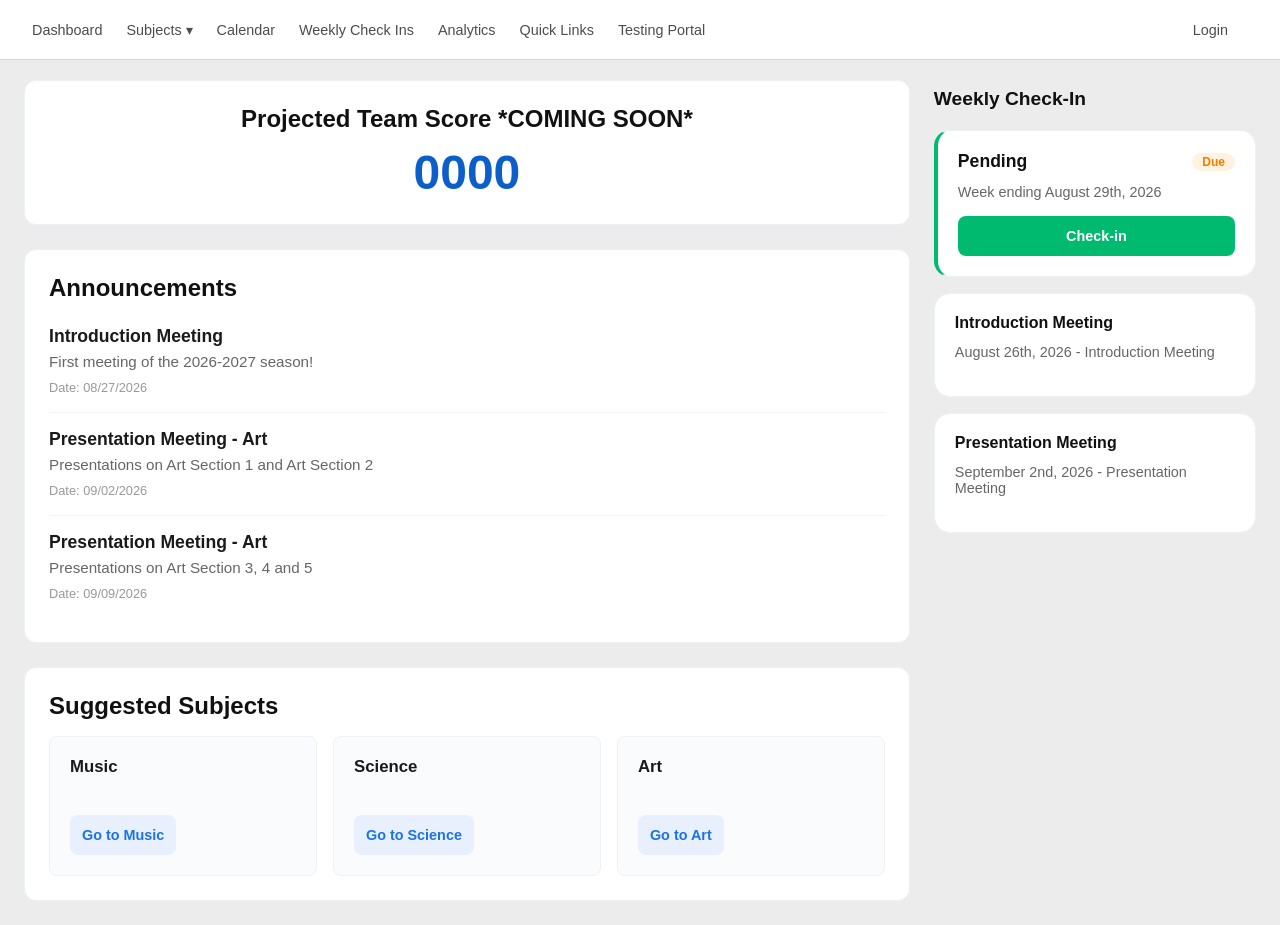
==== index.html @ 66b35758 "more changes" ====
<!DOCTYPE html>
<html lang="en">

<!-- HEADING -->
<head>
    <meta charset="UTF-8">
    <meta name="viewport" content="width=device-width, initial-scale=1.0">
    <title>Acadec Hub - Dashboard</title>
    <link rel="stylesheet" href="css/main.css">
</head>

<body>
    <!-- NAVIGATION BAR -->
     <nav class="navigationBar">
        <ul class="navigationLists">

            <!-- Pages -->
            <li><a href="index.html" class="onThisPage">Dashboard</a></li> <!-- Current page -->

            <li class="dropdown">
                <a href="#" class="dropdownButton">Subjects ▾</a>
                <div class="dropdownSubjects">
                    <a href="html/subjects/art.html">Art</a>
                    <a href="html/subjects/econ.html">Economics</a>
                    <a href="html/subjects/lit.html">Literature</a>
                    <a href="html/subjects/math.html">Math</a>
                    <a href="html/subjects/music.html">Music</a>
                    <a href="html/subjects/sci.html">Science</a>
                    <a href="html/subjects/socsci.html">Social Science</a>
                </div>
            </li>

            <!-- Other pages -->
            <li><a href="html/calendar.html">Calendar</a></li>
            <li><a href="html/checkIn.html">Weekly Check Ins</a></li>
            <li><a href="html/analytics.html">Analytics</a></li>
            <li><a href="html/quickLinks.html">Quick Links</a></li>
            <li><a href="html/tests.html"> Testing Portal</a></li>

            <!-- Login -->
            <li class="loginStuff"><a href="#" id="loginButton"> Login</a></li>
        </ul>
     </nav>

     <!-- MAIN STUFF -->
     <main>

        <section class="mainContent"> <!-- Main content class -->

            <!-- Overall Score Tracker -->
            <div class="teamGoalMarker">
                <section class="projectedOverallWithoutBorder">
                    <h2>Projected Team Score *COMING SOON*</h2>
                    <h1 id="teamScoreDisplay">0000</h1>
                </section>
            </div>

            <!-- ANNOUNCEMENTS -->
            <section class="announcements">
                <h2>Announcements</h2>

                <!-- Announcement Cards -->
                <div class="announcementCard">
                    <h4>Introduction Meeting</h4>
                    <p>First meeting of the 2026-2027 season!</p>
                    <small>Date: 08/27/2026</small>
                </div>

                <div class="announcementCard">
                    <h4>Presentation Meeting - Art</h4>
                    <p>Presentations on Art Section 1 and Art Section 2</p>
                    <small>Date: 09/02/2026</small>
                </div>

                <div class="announcementCard">
                    <h4>Presentation Meeting - Art</h4>
                    <p>Presentations on Art Section 3, 4 and 5</p>
                    <small>Date: 09/09/2026</small>
                </div>

            </section>

            <!-- SUGGESTED THINGS TO DO -->
             <section class="suggestionBoard">
                <h2>Suggested Subjects</h2>

                <div class="suggestion-cards-container">
                    <section class="suggestionCard">
                        <h3>Music</h3>
                        <a href="subjects/music.html" class="suggestionButton">Go to Music</a>
                    </section>

                    <section class="suggestionCard">
                        <h3>Science</h3>
                        <a href="subjects/sci.html" class="suggestionButton">Go to Science</a>
                    </section>

                    <section class="suggestionCard">
                        <h3>Art</h3>
                        <a href="subjects/art.html" class="suggestionButton">Go to Art</a>
                    </section>
                </div>
            </section>
        </section>

        <!-- SIDEBAR -->
        <aside class="sidebar">
            <h2>Weekly Check-In</h2>

            <!-- Sidebar Cards -->
            <section class="checkinSidebarCard"> <!-- checkIn Card -->
                <h3>Pending</h3>
                <p class="sidebarDescription">Week ending August 29th, 2026</p>
                <a href="checkIn.html" class="checkInButton">Check-in</a>

            </section>
            
            <!-- Events Cards -->
            <section class="eventSidebarCard">
                <h3>Introduction Meeting</h3>
                <p class="sidebarDescription">August 26th, 2026 - Introduction Meeting</p>
            </section>

            <section class="eventSidebarCard">
                <h3>Presentation Meeting</h3>
                <p class="sidebarDescription">September 2nd, 2026 - Presentation Meeting</p>
            </section>
        </aside>


     </main>

    <!-- Connects JavaScript file -->
    <script src="java/main.js"></script>

</body>
---- css/main.css ----
/* GENERAL STUFF */

/* General Main Colors */
:root {
    --backgroundColor: #ececec;
    --cardBackgroundColor: #ffffff;
    --textMainColor: #1c1c1c;
    --textSecondaryColor: #4d4d4d;
    --blueColor: #2e7fe8;
    --hoverBlueColor: #0c5fcb;
    --borderColor: #cfd4de;
    --greenBackground: #31984f;
    --greenText: #137333;
}

/* General Resetting Stuff */
* {
    box-sizing: border-box;
    margin: 0; padding: 0;
    font-family: -apple-system, BlinkMacSystemFont, "Segoe UI", Roboto, Helvetica, Arial, sans-serif;
}

body {
    background-color: var(--backgroundColor);
    color: var(--textMainColor);
    padding: 80px 24px 24px 24px;
} 

/* NAVIGATION */

/* General Navigation Bar */
.navigationBar {
    position: fixed; 
    top: 0; 
    left: 0;                           
    width: 100%; 
    height: 60px;                      
    background-color: var(--cardBackgroundColor); 
    border-bottom: 1px solid var(--borderColor); 
    display: flex; 
    justify-content: space-between;
    align-items: center;               
    padding: 0 2rem;
    z-index: 1000;
}

/* Navigation Lists */
.navigationLists {
    display: flex;
    list-style: none; /* No bullet points */
    align-items: center;
    width: 100%;
    margin: 0; 
    padding: 0; 
    gap: 1.5rem; /* 1.5rem gap between each subject */
}

/* Navigation List Link Aesthetics */
.navigationLists a {
    color: var(--textSecondaryColor);
    font-weight: 500; 
    font-size: 0.9rem; 
    text-decoration: none;
    transition: color 0.2s ease;
}

.navigationLists a:hover {
    color: var(--hoverBlueColor);
}

/* NAVIGATION DROPDOWN STUFF */

.dropdown {
    position: relative; 
    display: inline-block; /* Next to others on same line, but has block element properties */
}

.dropdownButton { /* Detects that cursor is the one interacting */
    cursor: pointer;
}

/* Makes it so that the dropdown menu doesn't immediately go away */
.dropdownSubjects::before {
    content: '';
    position: absolute;
    top: -25px; 
    left: 0;
    width: 100%; 
    height: 30px;
    background: transparent;
}

/* Dropdown Subjects (Art, Econ, Lit, etc) */
.dropdownSubjects {
    display: none; 
    position: absolute;
    background: var(--cardBackgroundColor);
    min-width: 200px;
    top: 39px; 
    left: 0;
}

/* Dropdown Subject Text */
.dropdownSubjects a {
    display: block; /* Line breaks */
    color: var(--textMainColor);
    padding: 10px 16px;
}

/* Hovering over subjects */
.dropdownSubjects a:hover {
    background-color: var(--backgroundColor); 
    color: var(--hoverBlueColor);
}

.dropdown:hover .dropdownSubjects {
    display: block; /* Line breaks */
}


/* MAIN STUFF */
main {
    display: grid; 
    grid-template-columns: 2.75fr 1fr; /* 3:1 ratio of main vs sidebar */
    gap: 24px;
    max-width: 1400px;
    margin: 0 auto;
    align-items: start; /* Line up at top edge */
}

/* Left Content Column */
.mainContent {
    display: flex; 
    flex-direction: column; /* Stacks vertically */
    gap: 24px;
}

/* Main Heading */
.mainContent h2 {
    font-size: 1.5rem; 
    font-weight: 600;
    color: #111111;
    margin-bottom: 16px;
}

/* ORGANIZE THESE LATER */

/* Content Cards */
.teamGoalMarker, .announcements, .suggestionBoard {
    background: #ffffff;
    border: 1px solid #eef1f4; 
    border-radius: 12px;
    padding: 24px;
}

/* Announcement Cards */
.announcementCard, .quizlet {
    background: #ffffff;
    border-top: 1px solid #f0f2f5;
    padding: 16px 0;
}

.announcementCard:first-of-type { /* Very first announcement card */
    border-top: none; 
    padding-top: 8px;
}

/* Small Heading for Announcement Cards */
.announcementCard h4 { 
    font-size: 1.1rem;
    color: #1a1a1a;
    margin-bottom: 6px;
}

/* Regular text for Announcement Cards */
.announcementCard p {
    font-size: 0.95rem;
    color: #666666;
    margin-bottom: 8px;
}

/* Date/Time text for Announcement Cards */
.announcementCard small {
    color: #999999;
    font-size: 0.8rem;
}

/* Analysis General Cards */
.subjectsPredicted, .testData, .projectedOverall {
    border-top: 1px solid #f0f2f5;
    padding: 16px 0;
    margin-bottom: 12px;

}

.projectedOverall {
    text-align: center;
}

.projectedOverallWithoutBorder {
    text-align: center;

}

.subjectsPredicted, .testData {
    font-size: 1.05rem;
    color: #1a1a1a;
    margin-bottom: 12px;

}

.analyticsMain h3 {
    font-size: 1.1rem;
    font-weight: 600;
    margin-bottom: 16px;
}

.projectedOverall h2 {
    margin-bottom: 12px;
    
}

.projectedOverallWithoutBorder h2 {
    margin-bottom: 12px;

}

.projectedOverall h1 {
    color: #0c5fcb;
    font-weight: 800;
    font-size: 3rem;
}

.projectedOverallWithoutBorder h1 {
    color: #0c5fcb;
    font-weight: 800;
    font-size: 3rem;

}

/* Analytics Table */
table {
    width: 100%;
    border-collapse: collapse;
    margin-top: 20px;
}

table th {
    padding: 6px 0px;
    font-size: 0.95rem;
    text-align: left;
    border-bottom: 1px solid #f0f2f5;
}

table td {
    padding: 5px 1px;
    font-size: 0.95rem;
    text-align: left;
    border-bottom: 1px solid #f0f2f5;
}

/* random stuff i added for coming soon stuff (which is a lot now that i think about it fah) */
.comingSoonText {
    float: right;
    text-align: right;
    margin-left: 15px;
    margin-bottom: 16px;
    color: #0c5fcb;
    font-size: 1.05rem;
}

/* Progress Bar for Analytics */
.progressBar {
    width: 150px;
    height: 15px;
    background-color: #ececec;
    border-radius: 4px;
    display: inline-flex;
    align-items: center;
}

.progressBarFilled {
    background: #0c5fcb;
    border-radius: 4px;
    height: 100%;
    display: flex;
    align-items: center;
}

tr:nth-of-type(2) .progressBarFilled { width: 96%; }
tr:nth-of-type(3) .progressBarFilled { width: 90%; }
tr:nth-of-type(4) .progressBarFilled { width: 90%; }
tr:nth-of-type(5) .progressBarFilled { width: 83%; }
tr:nth-of-type(6) .progressBarFilled { width: 94%; }
tr:nth-of-type(7) .progressBarFilled { width: 94%; }
tr:nth-of-type(8) .progressBarFilled { width: 90%; }
tr:nth-of-type(9) .progressBarFilled { width: 80%; }
tr:nth-of-type(10) .progressBarFilled { width: 93%; }
tr:nth-of-type(11) .progressBarFilled { width: 94%; }
tr:nth-of-type(12) .progressBarFilled { width: 90%; }


/* Suggestion Board */
.suggestionBoard .suggestion-cards-container {
    display: flex; 
    gap: 16px;
    margin-top: 16px;
}

/* Suggestion Cards */
.suggestionCard {
    flex: 1; 
    display: flex; 
    flex-direction: column; /* Stacks vertically */
    justify-content: space-between; /* Even space between things */
    align-items: flex-start;
    background-color: #fafbfc;
    border: 1px solid #eef1f4; 
    border-radius: 8px;
    padding: 20px; 
    min-height: 140px;
}

/* Suggestion Card Small Heading */
.suggestionCard h3 {
    font-size: 1.05rem;
    color: #1a1a1a;
    margin-bottom: 12px;
}

/* Suggestion Button */
.suggestionButton {
    background-color: #e8f0fe; 
    color: #1a73e8;
    text-align: center; 
    margin-top: auto; /* Aligns button at base */
    display: block; /* Line breaks */
    text-align: center; 
    font-weight: 600; 
    font-size: 0.9rem; 
    text-decoration: none;
    padding: 12px; 
    border-radius: 8px;
}

.testingButtonActual {
    display: inline-block;
    margin-top: 5px;
    text-align: center; 
    background-color: #e8f0fe; 
    color: #1a73e8;
    font-weight: 600; 
    font-size: 0.9rem; 
    text-decoration: none;
    padding: 12px; 
    border-radius: 8px;
    transition: background 0.2s;
}


/* Sidebar Stuff */
.sidebar {
    display: flex; 
    flex-direction: column; /* Stacks vertically */
    gap: 16px; 
    padding-top: 8px;
}

/* Sidebar Font */
.sidebar > h2 {
    font-size: 1.2rem; 
    font-weight: 600;
    color: #111111;
    margin-bottom: 4px;
}

/* Sidebar Cards */
.checkinSidebarCard, .eventSidebarCard, .practiceTestSidebarCard {
    background: #ffffff;
    border: 1px solid #eef1f4; 
    border-radius: 16px;
    padding: 20px;
}

.practiceTestSidebarCard {
    align-items: center;
    border-left: 4px solid #1a73e8;
}


/* Practice Test Text Spacing */
.practiceTestSidebarCard p {
    line-height: 1.5;

}

/* Check-In Card Specifics */
.checkinSidebarCard {
    border-left: 4px solid #00ba70;
}

/* Check in Sidebar Card Header */
.checkinSidebarCard h3 {
    font-size: 1.1rem;
    color: #111111;
    display: flex; 
    justify-content: space-between; /* Spaces evenly */
    align-items: center;
    width: 100%;
}

/* Practice Test Sidebar Card Header */
.practiceTestSidebarCard h3 {
    font-size: 1.1rem;
    color: #111111;
    display: flex; 
    justify-content: space-between; /* Spaces evenly */
    align-items: center;
    width: 100%;

}

/* Tag Style for Check in Sidebar Card */
.checkinSidebarCard h3::after {
    content: 'Due';
    font-size: 0.75rem; 
    font-weight: 600;
    background-color: #fff3e0; 
    color: #f57c00;
    padding: 2px 10px; 
    border-radius: 12px; 
}

/* Sidebar Description */
.sidebarDescription {
    font-size: 0.9rem;
    color: #666666;
    margin: 12px 0 16px 0;
}

/* Check in Button */
.checkInButton {
    display: block; /* Line breaks */
    text-align: center; 
    background-color: #00ba70; 
    color: #ffffff;
    font-weight: 600; 
    font-size: 0.9rem; 
    text-decoration: none;
    padding: 12px; 
    border-radius: 8px;
    transition: background 0.2s;
}

.practiceTestButton {
    margin: 10px 0px
}

.testingButton {
    margin: 10px 0px
}

/* Check in Button Hovering Over */
.checkInButton:hover {
    background-color: #00a362;
}

/* Upcoming Event Widget Cards */
.eventSidebarCard h3 {
    font-size: 1rem; 
    font-weight: 600;
    color: #111111;
    margin-bottom: 6px;
}

/* Sizing Stuff */
@media (max-width: 900px) { /* If browser window = 900 pixels, grid is single column */
    main {
        grid-template-columns: 1fr;
    }
}

@media (max-width: 600px) { /* If browser window = 600 pixels, everything is lined up */
    .suggestionBoard .suggestion-cards-container {
        flex-direction: column;
    }
}

/* Subject Big Boxes */
.subjectHeading, .notes, .quizletBlock, .gameBlock, .analyticsMain {
    background: #ffffff;
    border: 1px solid #eef1f4; 
    border-radius: 12px;
    padding: 24px;
}

/* Subject Big Boxes Font */
.subjectHeading p {
    font-size: 1.1rem;
    color: #666666;
    margin-bottom: 8px;
    line-height: 1.0;
}

/* Subject Small Boxes */
.unitStuff, .sectionText, .blooketKahootBlock {
    background: #ffffffc7;
    border: 1px solid #c7c7c7; 
    border-radius: 12px;
    padding: 0 !important;
    margin: 14px;
    overflow: hidden;
}




/* Gap between header for each note box and actual note links */
.sectionText h3 {
    background-color: #e8f0fe;
    color: var(--blueColor);
    padding: 12px 20px;
    margin-bottom: 0;
    font-size: 1.05rem;
    font-weight: 600;
    border-bottom: 1px solid #cfd4de;
}

/* Gap between header for each note box and actual note links */
.unitStuff h3 {
    background-color: #e8f0fe;
    color: var(--blueColor);
    padding: 12px 20px;
    margin-bottom: 0;
    font-size: 1.05rem;
    font-weight: 600;
    border-bottom: 1px solid #cfd4de;
}

.blooketKahootBlock h3 {
    background-color: #e8f0fe;
    color: var(--blueColor);
    padding: 12px 20px;
    margin-bottom: 0;
    font-size: 1.05rem;
    font-weight: 600;
    border-bottom: 1px solid #cfd4de;
}



/* Link Formatting Subjects */
.noteLinkTitle {
    font-size: 1rem;
    line-height: 1.0;
    white-space: nowrap;
    float: left; /* Makes title go to left */
    clear: left; /* New title starts on new line */
}

/* Formatting of box of the notes (resets everything) */
.notesLink {
   display: block;
   overflow: hidden;
   padding: 10px 20px;
}

/* Formatting links in notes box */
.notesLink a {
    float: right; /* Makes links go to the right */
    text-align: right;
    margin-left: 15px;
    margin-bottom: 16px;
    
}

/* Bolded line formatting */
.notesLink br {
    display: block !important;
    clear: both;
}

/* Remove bottom spacing from each note box */
.notesLink span:last-of-type ~ a {
    margin-bottom: 0;
}

/* Gap between quizlet title and actual quizlet */
.quizlet h3 {
    margin-bottom: 10px;
}

/* Gap between actual quizlet and link */
.quizletLink {
    margin-top: 10px;
}

/* Check in Section (NOT FORM) */
.checkInFormAesthetics {
    background: #ffffff;
    border: 1px solid #eef1f4; 
    border-radius: 12px;
    padding: 24px;
}

.practiceTestAesthetics {
    background: #ffffff;
    border: 1px solid #eef1f4; 
    border-radius: 12px;
    padding: 24px;
    margin-bottom: 10px;
}

/* Headings for Check */
.checkInFormAesthetics h3 {
    font-size: 1.05rem;
    color: #1a1a1a;
    margin-bottom: 15px;
    padding-bottom: 3px;
    padding-top: 15px;
    border-top: 1px solid #f0f2f5;
}

.practiceTestAesthetics h3 {
    font-size: 1.05rem;
    color: #1a1a1a;
    margin-bottom: 15px;
    padding-bottom: 3px;
    padding-top: 15px;
    border-top: 1px solid #f0f2f5;
}

.questionBlock {
    margin-bottom: 10px;
}

.weeklyFormIndividualAspects h4 {
    font-size: 1rem;
    color: #1a1a1a;
    padding-bottom: 10px;
    padding-top: 3px;
}

.checkInFormAesthetics h3:first-of-type { /* Very first announcement card */
    border-top: none;
    padding-top: 4px;
}

.weeklyFormIndividualAspects {
    margin-bottom: 10px;
}

/* Text field input on weekly check ins */
.weeklyFormIndividualAspects input[type="text"] {
    width: 100%;
    max-width: 500px;
    height: 40px;
    padding: 12px;
    border: 1px solid #cfd4de;
    border-radius: 8px;
    font-size: 0.95rem;
}

/* Adjustmenets to slider */
.slider {
    display: flex;
    align-items: center;
    gap: 10px;
    padding-bottom: 3px;
}

/* Adjustmenets to actual slider */
.actualSlider {
    appearance: none;
    height: 6px;
    background: #cacaca;
    border-radius: 4px;
    width: 250px;
}

/* Make slide ball big */
.actualSlider::-webkit-slider-thumb {
    width: 25px;
    height: 25px;
}

/* Displaying number on slider */
#hoursDisplayed, #artConfidenceDisplay, #econConfidenceDisplay, #litConfidenceDisplay, #mathConfidenceDisplay, #musicConfidenceDisplay, #sciConfidenceDisplay, #socsciConfidenceDisplay {
    font-size: 0.95rem;
    font-weight: 600;
}

/* Practice Test Inputting Card */
.testCard {
    display: flex;
    gap: 12px;
    align-items: center;
    border: 1px solid #cfd4de;
    border-radius: 8px;
    padding: 12px 16px;
    width: 675px;
    margin-top: 16px;
}

/* Input boxes practice tests */
.typeOfTest, .testSubject, .testSection, .testScore {
    height: 30px;
    padding: 0 6px;
    border: 1px solid #cfd4de;
    border-radius: 6px;
}

/* Input boxes practice tests */
.removeTestButton {
    height: 30px;
    padding: 0 6px;
    border: 1px solid #cecece;
    border-radius: 6px;
    width: 100px;
}

/* Add practice test button */
.addPracticeTestButton {
    background-color: #e8f0fe;
    color: #1a73e8;
    border: none;
    font-weight: 600;
    font-size: 0.9rem;
    padding: 12px;
    border-radius: 8px;
    cursor: pointer;
}

/* Individual Aspects of Taking Practice Test */
.practiceTestFormIndividual {
    margin-bottom: 20px;
    width: 100%;
    max-width: 500px;
}

#practiceTestForm select.practiceTestFormIndividual {
    height: 40px;
    padding: 0 14px;
    font-size: 0.90rem;
    border: 1px solid #cfd4de;
    border-radius: 8px;
}

/* Login Stuff */
.loginStuff {
    margin-left: auto;
    padding-right: 20px;
}
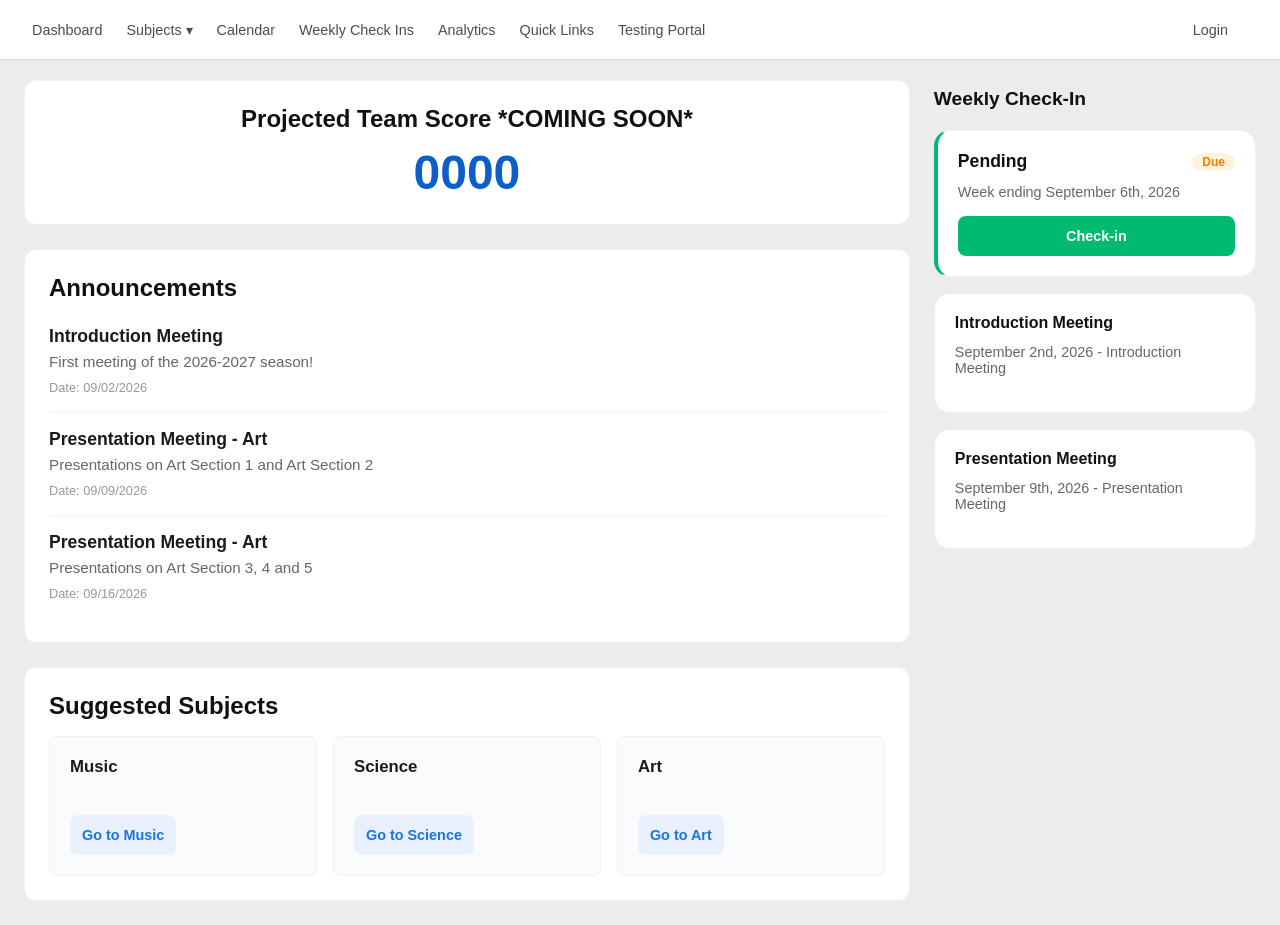
==== commit abeec483: "date fixes lol" ====
--- a/index.html
+++ b/index.html
@@ -63,19 +63,19 @@
                 <div class="announcementCard">
                     <h4>Introduction Meeting</h4>
                     <p>First meeting of the 2026-2027 season!</p>
-                    <small>Date: 08/27/2026</small>
+                    <small>Date: 09/02/2026</small>
                 </div>
 
                 <div class="announcementCard">
                     <h4>Presentation Meeting - Art</h4>
                     <p>Presentations on Art Section 1 and Art Section 2</p>
-                    <small>Date: 09/02/2026</small>
+                    <small>Date: 09/09/2026</small>
                 </div>
 
                 <div class="announcementCard">
                     <h4>Presentation Meeting - Art</h4>
                     <p>Presentations on Art Section 3, 4 and 5</p>
-                    <small>Date: 09/09/2026</small>
+                    <small>Date: 09/16/2026</small>
                 </div>
 
             </section>
@@ -87,17 +87,17 @@
                 <div class="suggestion-cards-container">
                     <section class="suggestionCard">
                         <h3>Music</h3>
-                        <a href="subjects/music.html" class="suggestionButton">Go to Music</a>
+                        <a href="html/subjects/music.html" class="suggestionButton">Go to Music</a>
                     </section>
 
                     <section class="suggestionCard">
                         <h3>Science</h3>
-                        <a href="subjects/sci.html" class="suggestionButton">Go to Science</a>
+                        <a href="html/subjects/sci.html" class="suggestionButton">Go to Science</a>
                     </section>
 
                     <section class="suggestionCard">
                         <h3>Art</h3>
-                        <a href="subjects/art.html" class="suggestionButton">Go to Art</a>
+                        <a href="html/subjects/art.html" class="suggestionButton">Go to Art</a>
                     </section>
                 </div>
             </section>
@@ -110,20 +110,20 @@
             <!-- Sidebar Cards -->
             <section class="checkinSidebarCard"> <!-- checkIn Card -->
                 <h3>Pending</h3>
-                <p class="sidebarDescription">Week ending August 29th, 2026</p>
-                <a href="checkIn.html" class="checkInButton">Check-in</a>
+                <p class="sidebarDescription">Week ending September 6th, 2026</p>
+                <a href="html/checkIn.html" class="checkInButton">Check-in</a>
 
             </section>
             
             <!-- Events Cards -->
             <section class="eventSidebarCard">
                 <h3>Introduction Meeting</h3>
-                <p class="sidebarDescription">August 26th, 2026 - Introduction Meeting</p>
+                <p class="sidebarDescription">September 2nd, 2026 - Introduction Meeting</p>
             </section>
 
             <section class="eventSidebarCard">
                 <h3>Presentation Meeting</h3>
-                <p class="sidebarDescription">September 2nd, 2026 - Presentation Meeting</p>
+                <p class="sidebarDescription">September 9th, 2026 - Presentation Meeting</p>
             </section>
         </aside>
 
--- a/css/main.css
+++ b/css/main.css
@@ -264,9 +264,9 @@
     float: right;
     text-align: right;
     margin-left: 15px;
-    margin-bottom: 16px;
     color: #0c5fcb;
     font-size: 1.05rem;
+    margin-bottom: 16px;
 }
 
 /* Progress Bar for Analytics */
@@ -486,6 +486,11 @@
     }
 }
 
+.subjectHeading p {
+    font-size: 0.9rem;
+    line-height: 24px;
+}
+
 /* Subject Big Boxes */
 .subjectHeading, .notes, .quizletBlock, .gameBlock, .analyticsMain {
     background: #ffffff;
@@ -499,7 +504,7 @@
     font-size: 1.1rem;
     color: #666666;
     margin-bottom: 8px;
-    line-height: 1.0;
+    line-height: 1.2;
 }
 
 /* Subject Small Boxes */
@@ -566,11 +571,12 @@
 }
 
 /* Formatting links in notes box */
-.notesLink a {
+.notesLink a, .comingSoonText {
     float: right; /* Makes links go to the right */
     text-align: right;
     margin-left: 15px;
     margin-bottom: 16px;
+
     
 }
 
@@ -580,8 +586,20 @@
     clear: both;
 }
 
+.notesLink > *:last-child {
+    margin-bottom: 0;
+}
+
+.lastResource {
+    margin-bottom: 0;
+}
+
 /* Remove bottom spacing from each note box */
 .notesLink span:last-of-type ~ a {
+    margin-bottom: 0;
+}
+
+.comingSoonText span:last-of-type ~ a {
     margin-bottom: 0;
 }
 
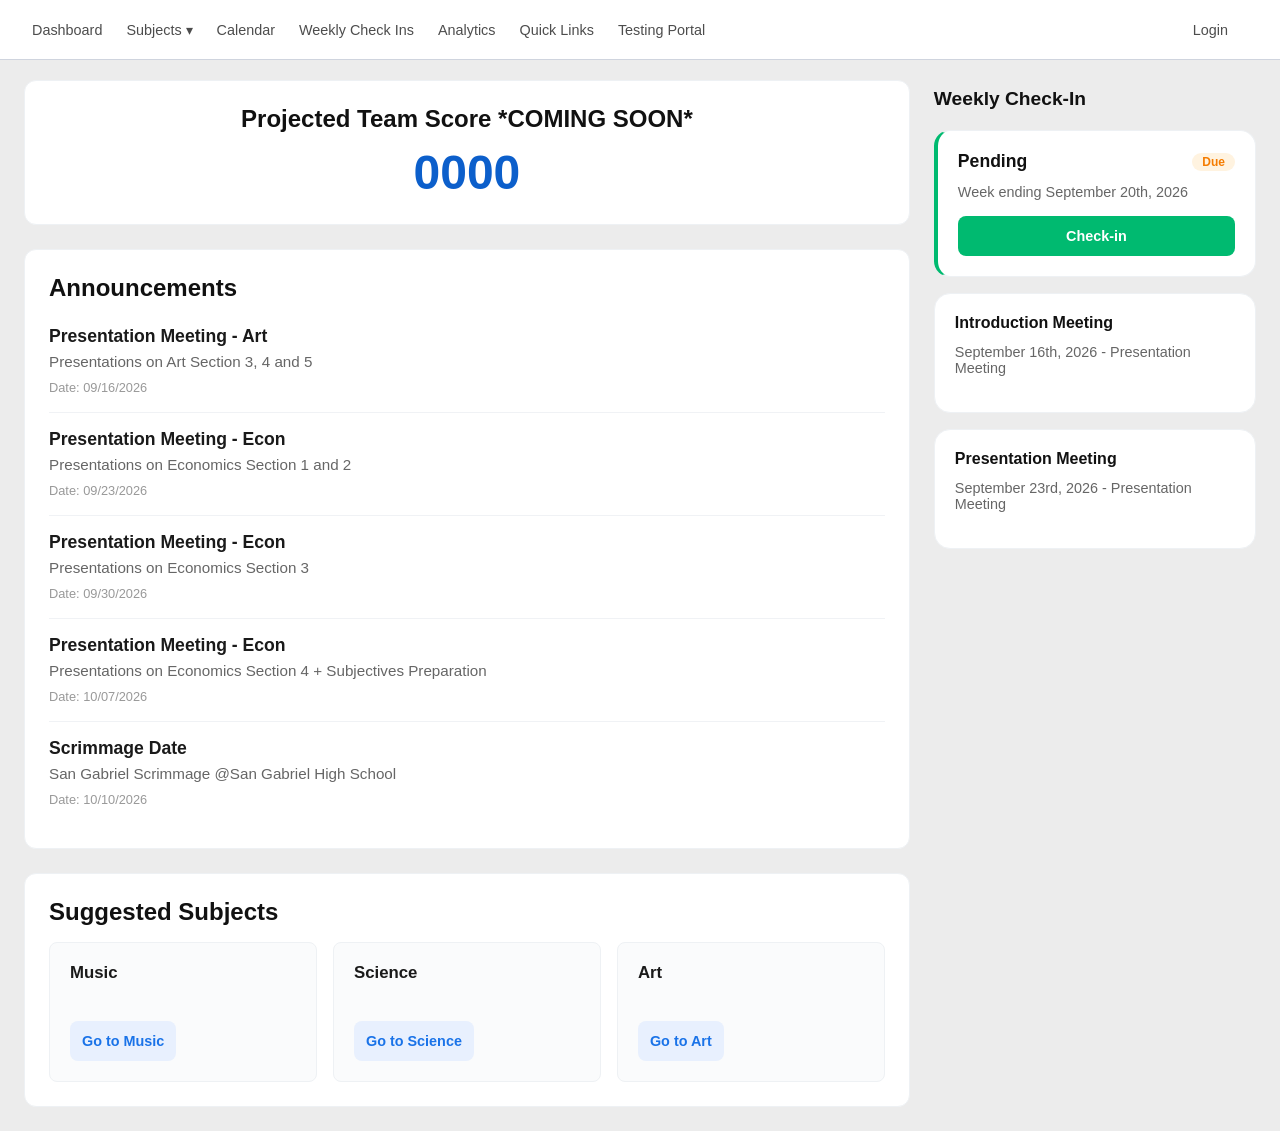
==== commit 52ba932a: "updated agenda stuff" ====
--- a/index.html
+++ b/index.html
@@ -61,21 +61,33 @@
 
                 <!-- Announcement Cards -->
                 <div class="announcementCard">
-                    <h4>Introduction Meeting</h4>
-                    <p>First meeting of the 2026-2027 season!</p>
-                    <small>Date: 09/02/2026</small>
+                    <h4>Presentation Meeting - Art</h4>
+                    <p>Presentations on Art Section 3, 4 and 5</p>
+                    <small>Date: 09/16/2026</small>
                 </div>
 
                 <div class="announcementCard">
-                    <h4>Presentation Meeting - Art</h4>
-                    <p>Presentations on Art Section 1 and Art Section 2</p>
-                    <small>Date: 09/09/2026</small>
+                    <h4>Presentation Meeting - Econ</h4>
+                    <p>Presentations on Economics Section 1 and 2</p>
+                    <small>Date: 09/23/2026</small>
                 </div>
 
                 <div class="announcementCard">
-                    <h4>Presentation Meeting - Art</h4>
-                    <p>Presentations on Art Section 3, 4 and 5</p>
-                    <small>Date: 09/16/2026</small>
+                    <h4>Presentation Meeting - Econ</h4>
+                    <p>Presentations on Economics Section 3</p>
+                    <small>Date: 09/30/2026</small>
+                </div>
+
+                <div class="announcementCard">
+                    <h4>Presentation Meeting - Econ</h4>
+                    <p>Presentations on Economics Section 4 + Subjectives Preparation</p>
+                    <small>Date: 10/07/2026</small>
+                </div>
+
+                <div class="announcementCard">
+                    <h4>Scrimmage Date</h4>
+                    <p>San Gabriel Scrimmage @San Gabriel High School</p>
+                    <small>Date: 10/10/2026</small>
                 </div>
 
             </section>
@@ -110,20 +122,20 @@
             <!-- Sidebar Cards -->
             <section class="checkinSidebarCard"> <!-- checkIn Card -->
                 <h3>Pending</h3>
-                <p class="sidebarDescription">Week ending September 6th, 2026</p>
-                <a href="html/checkIn.html" class="checkInButton">Check-in</a>
+                <p class="sidebarDescription">Week ending September 20th, 2026</p>
+                <a href="checkIn.html" class="checkInButton">Check-in</a>
 
             </section>
             
             <!-- Events Cards -->
             <section class="eventSidebarCard">
                 <h3>Introduction Meeting</h3>
-                <p class="sidebarDescription">September 2nd, 2026 - Introduction Meeting</p>
+                <p class="sidebarDescription">September 16th, 2026 - Presentation Meeting</p>
             </section>
 
             <section class="eventSidebarCard">
                 <h3>Presentation Meeting</h3>
-                <p class="sidebarDescription">September 9th, 2026 - Presentation Meeting</p>
+                <p class="sidebarDescription">September 23rd, 2026 - Presentation Meeting</p>
             </section>
         </aside>
 
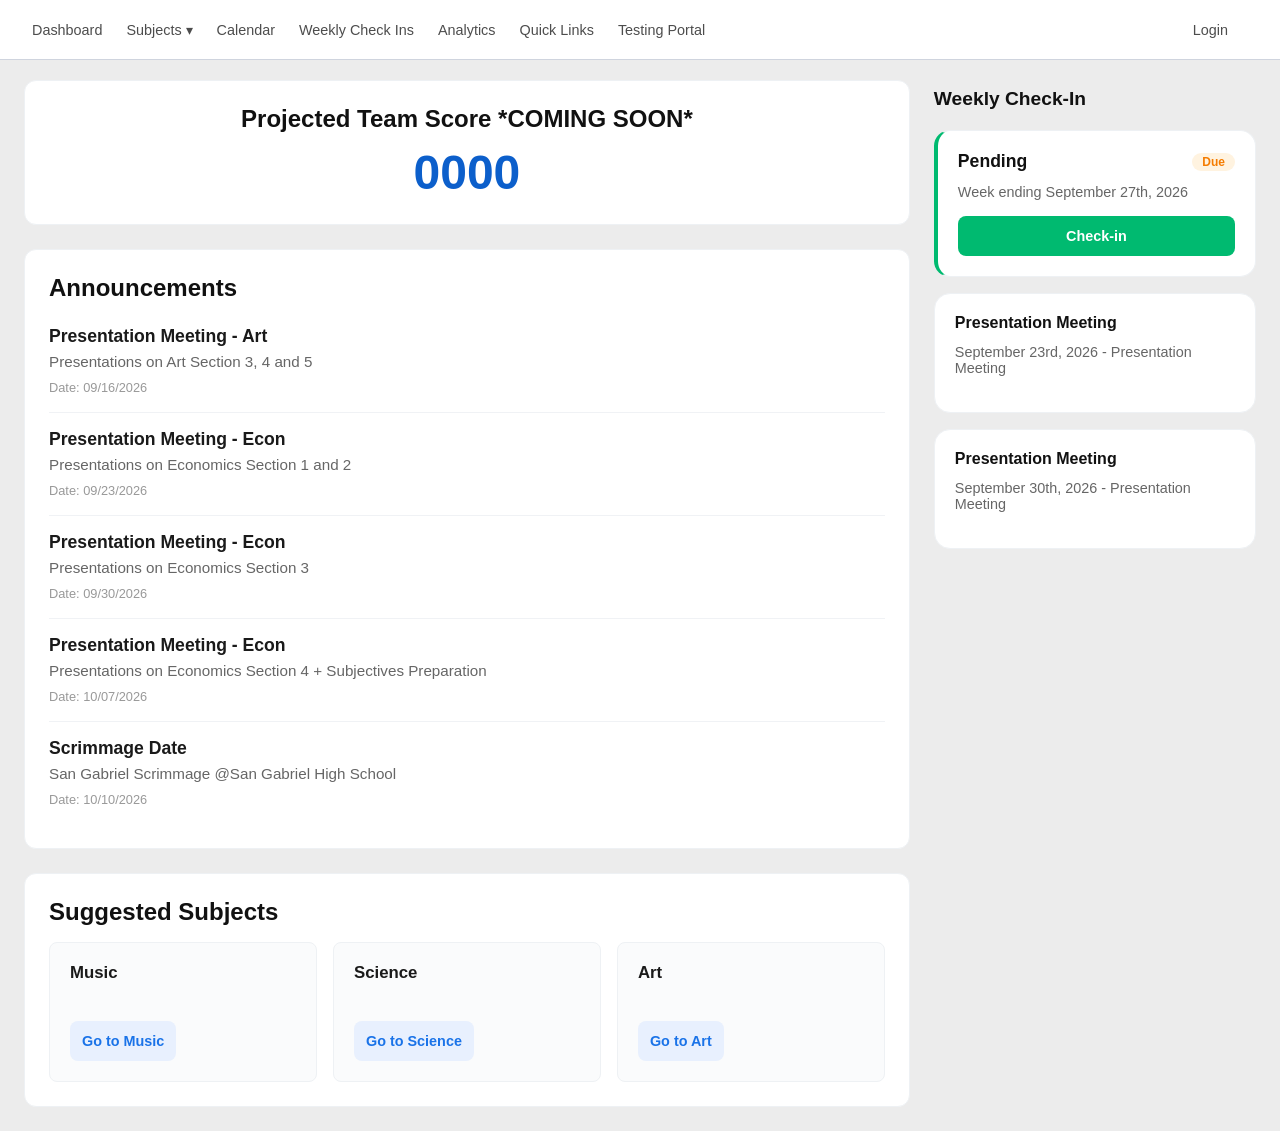
==== commit 5e077063: "updated dates" ====
--- a/index.html
+++ b/index.html
@@ -122,20 +122,20 @@
             <!-- Sidebar Cards -->
             <section class="checkinSidebarCard"> <!-- checkIn Card -->
                 <h3>Pending</h3>
-                <p class="sidebarDescription">Week ending September 20th, 2026</p>
+                <p class="sidebarDescription">Week ending September 27th, 2026</p>
                 <a href="checkIn.html" class="checkInButton">Check-in</a>
 
             </section>
             
             <!-- Events Cards -->
             <section class="eventSidebarCard">
-                <h3>Introduction Meeting</h3>
-                <p class="sidebarDescription">September 16th, 2026 - Presentation Meeting</p>
+                <h3>Presentation Meeting</h3>
+                <p class="sidebarDescription">September 23rd, 2026 - Presentation Meeting</p>
             </section>
 
             <section class="eventSidebarCard">
                 <h3>Presentation Meeting</h3>
-                <p class="sidebarDescription">September 23rd, 2026 - Presentation Meeting</p>
+                <p class="sidebarDescription">September 30th, 2026 - Presentation Meeting</p>
             </section>
         </aside>
 
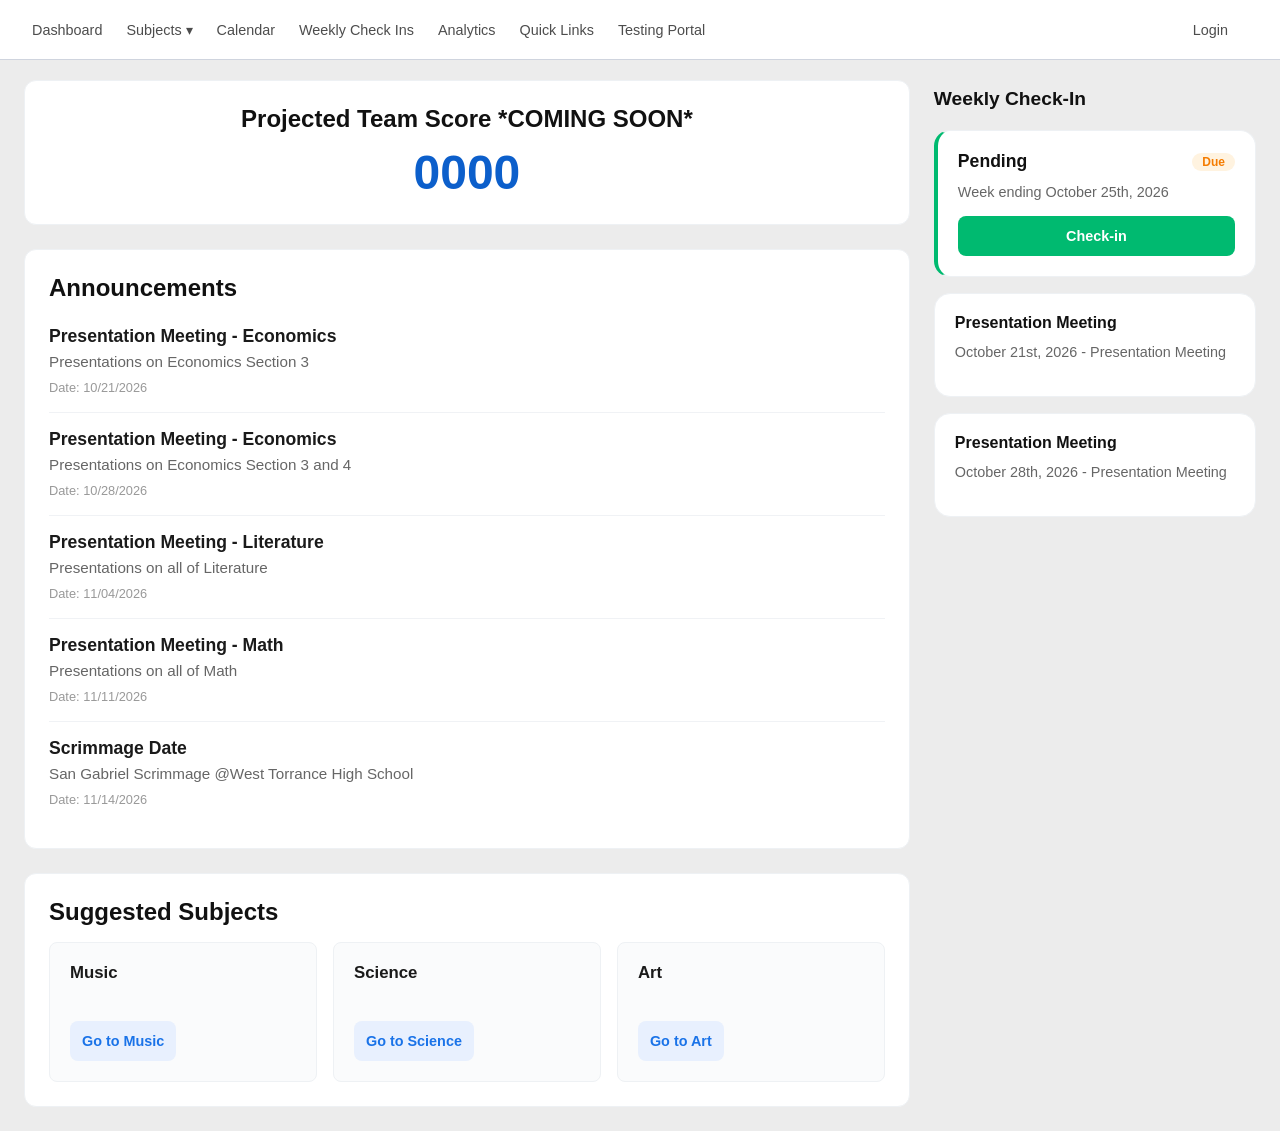
==== commit 5ef54022: "update dates" ====
--- a/index.html
+++ b/index.html
@@ -61,33 +61,33 @@
 
                 <!-- Announcement Cards -->
                 <div class="announcementCard">
-                    <h4>Presentation Meeting - Art</h4>
-                    <p>Presentations on Art Section 3, 4 and 5</p>
-                    <small>Date: 09/16/2026</small>
+                    <h4>Presentation Meeting - Economics</h4>
+                    <p>Presentations on Economics Section 3</p>
+                    <small>Date: 10/21/2026</small>
                 </div>
 
                 <div class="announcementCard">
-                    <h4>Presentation Meeting - Econ</h4>
-                    <p>Presentations on Economics Section 1 and 2</p>
-                    <small>Date: 09/23/2026</small>
+                    <h4>Presentation Meeting - Economics</h4>
+                    <p>Presentations on Economics Section 3 and 4</p>
+                    <small>Date: 10/28/2026</small>
                 </div>
 
                 <div class="announcementCard">
-                    <h4>Presentation Meeting - Econ</h4>
-                    <p>Presentations on Economics Section 3</p>
-                    <small>Date: 09/30/2026</small>
+                    <h4>Presentation Meeting - Literature</h4>
+                    <p>Presentations on all of Literature</p>
+                    <small>Date: 11/04/2026</small>
                 </div>
 
                 <div class="announcementCard">
-                    <h4>Presentation Meeting - Econ</h4>
-                    <p>Presentations on Economics Section 4 + Subjectives Preparation</p>
-                    <small>Date: 10/07/2026</small>
+                    <h4>Presentation Meeting - Math</h4>
+                    <p>Presentations on all of Math</p>
+                    <small>Date: 11/11/2026</small>
                 </div>
 
                 <div class="announcementCard">
                     <h4>Scrimmage Date</h4>
-                    <p>San Gabriel Scrimmage @San Gabriel High School</p>
-                    <small>Date: 10/10/2026</small>
+                    <p>San Gabriel Scrimmage @West Torrance High School</p>
+                    <small>Date: 11/14/2026</small>
                 </div>
 
             </section>
@@ -122,7 +122,7 @@
             <!-- Sidebar Cards -->
             <section class="checkinSidebarCard"> <!-- checkIn Card -->
                 <h3>Pending</h3>
-                <p class="sidebarDescription">Week ending September 27th, 2026</p>
+                <p class="sidebarDescription">Week ending October 25th, 2026</p>
                 <a href="checkIn.html" class="checkInButton">Check-in</a>
 
             </section>
@@ -130,12 +130,12 @@
             <!-- Events Cards -->
             <section class="eventSidebarCard">
                 <h3>Presentation Meeting</h3>
-                <p class="sidebarDescription">September 23rd, 2026 - Presentation Meeting</p>
+                <p class="sidebarDescription">October 21st, 2026 - Presentation Meeting</p>
             </section>
 
             <section class="eventSidebarCard">
                 <h3>Presentation Meeting</h3>
-                <p class="sidebarDescription">September 30th, 2026 - Presentation Meeting</p>
+                <p class="sidebarDescription">October 28th, 2026 - Presentation Meeting</p>
             </section>
         </aside>
 
